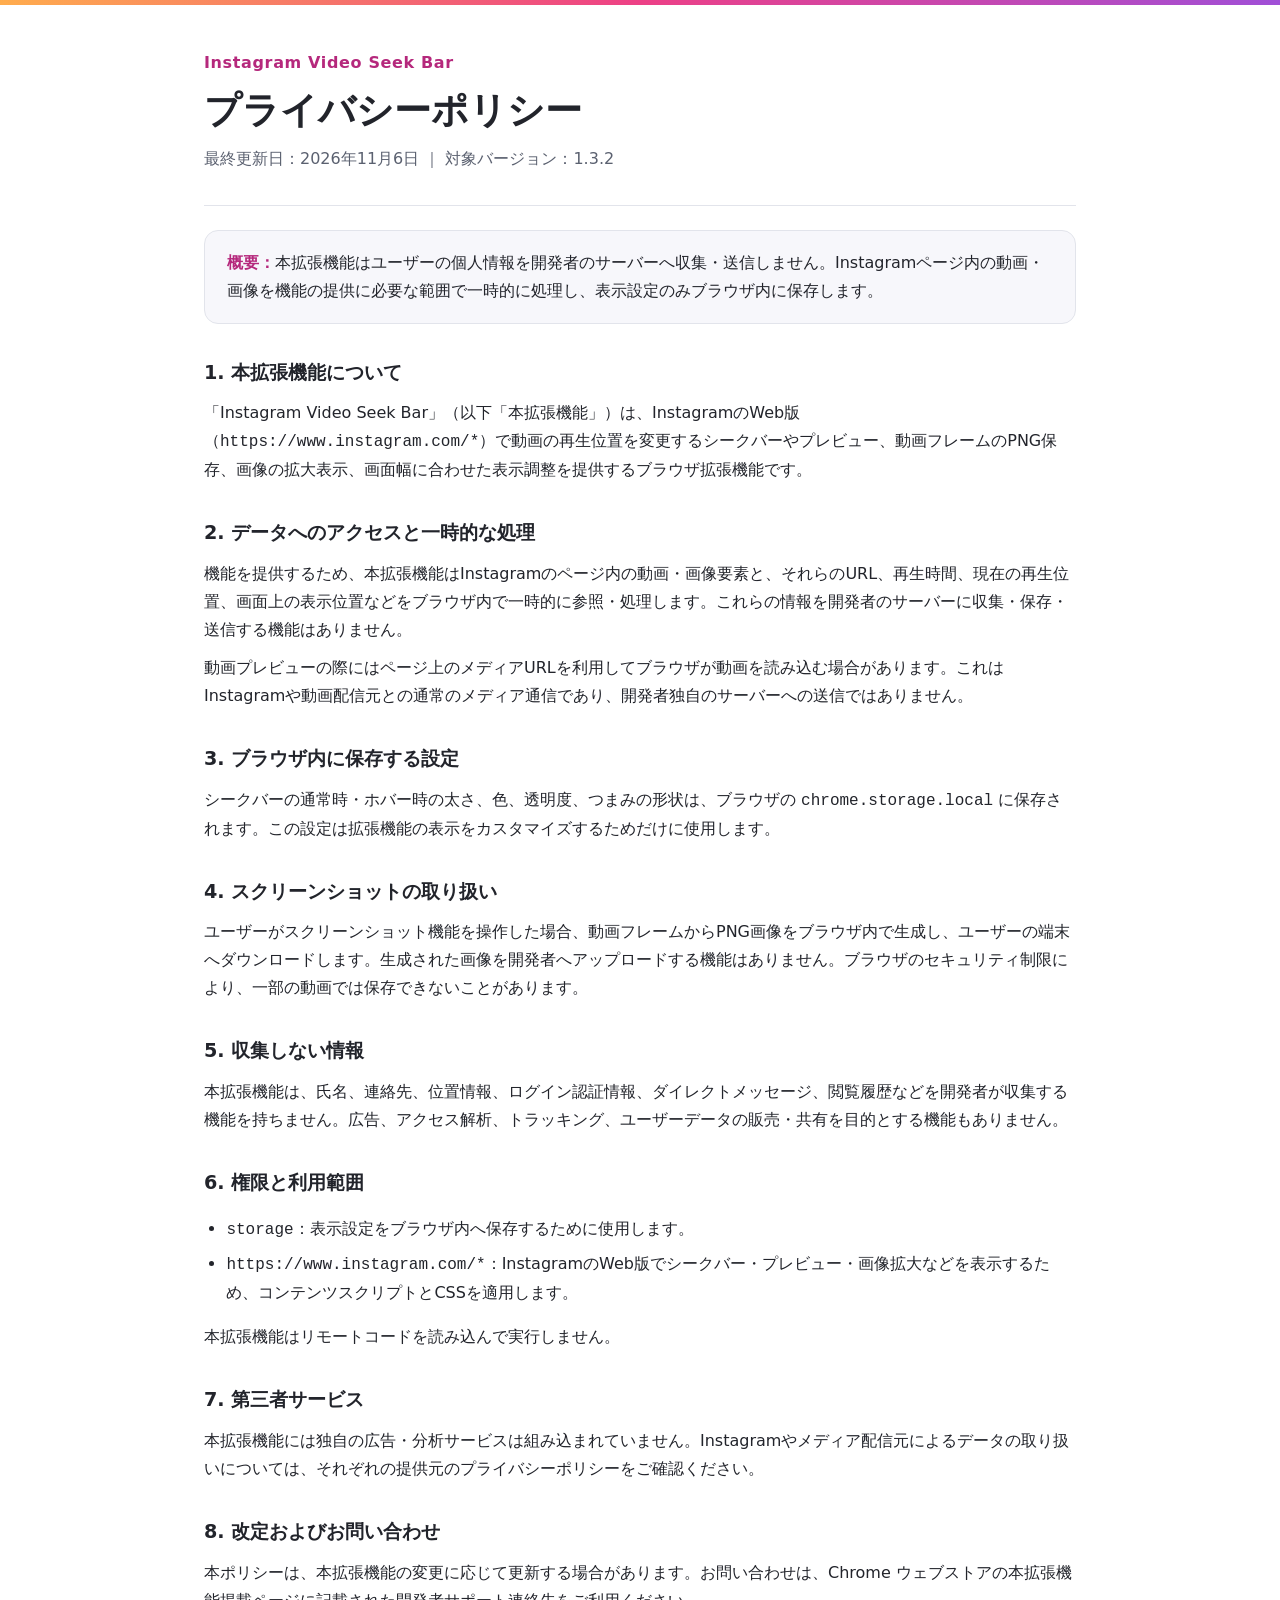
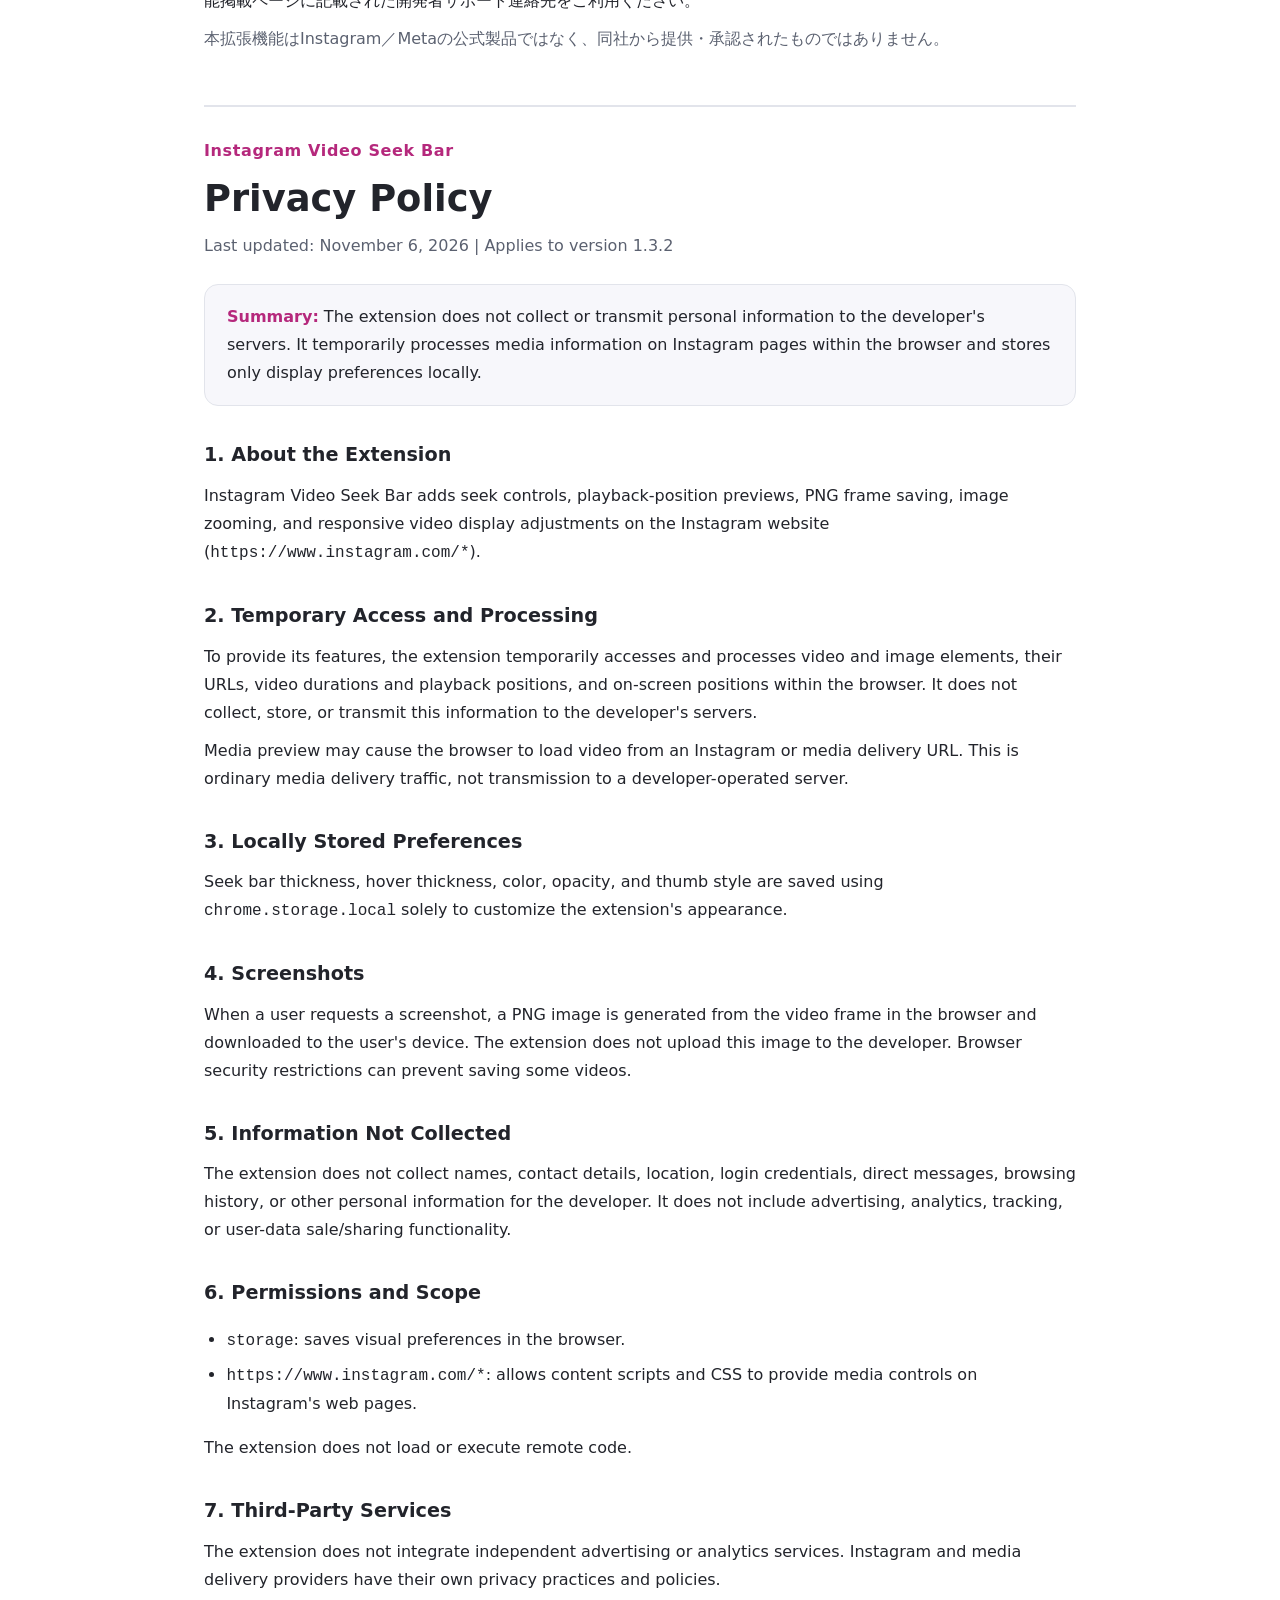
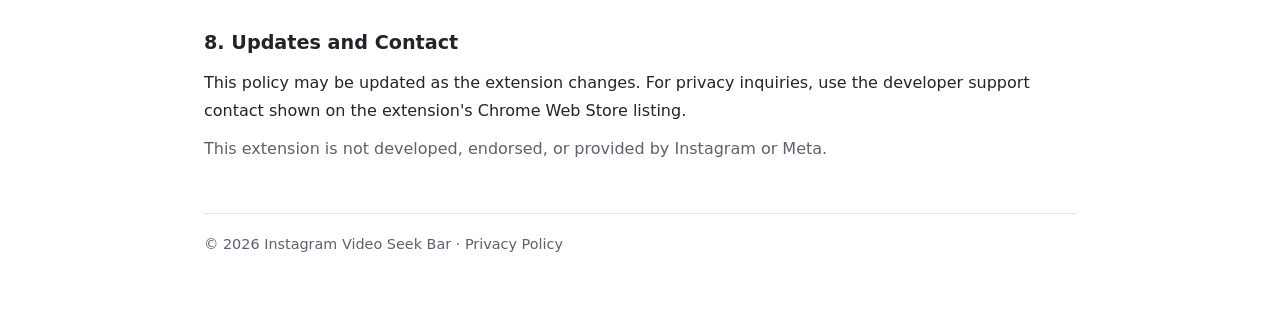
==== index.html @ def5bc1d "Add files via upload" ====
<!doctype html>
<html lang="ja">
<head>
  <meta charset="utf-8">
  <meta name="viewport" content="width=device-width, initial-scale=1">
  <meta name="description" content="Instagram Video Seek Bar 拡張機能のプライバシーポリシー / Privacy Policy">
  <title>プライバシーポリシー | Instagram Video Seek Bar</title>
  <style>
    :root { color-scheme: light dark; --bg:#fff; --fg:#22242b; --muted:#5b6170; --panel:#f7f7fb; --stroke:#e2e4eb; --accent:#b5287c; --accent2:#6f4ecf; }
    @media (prefers-color-scheme:dark) { :root { --bg:#17171e; --fg:#f1f1f7; --muted:#bec0cc; --panel:#24242d; --stroke:#41414c; --accent:#ff88ca; --accent2:#bf9cff; } }
    * { box-sizing:border-box; }
    body { margin:0; background:var(--bg); color:var(--fg); font:16px/1.75 system-ui,-apple-system,BlinkMacSystemFont,"Segoe UI",sans-serif; }
    .stripe { height:5px; background:linear-gradient(90deg,#ffac4d,#ed4086,#a04fd7); }
    main { max-width:920px; margin:0 auto; padding:44px 24px 72px; }
    header { padding-bottom:22px; border-bottom:1px solid var(--stroke); }
    .eyebrow { font-weight:700; color:var(--accent); letter-spacing:.04em; }
    h1 { font-size:clamp(1.7rem,4vw,2.3rem); line-height:1.3; margin:10px 0; }
    h2 { font-size:1.2rem; margin:32px 0 8px; }
    p { margin:10px 0; }
    ul { padding-left:1.4em; }
    li { margin:6px 0; }
    .muted { color:var(--muted); }
    .summary { margin:24px 0; padding:18px 22px; border:1px solid var(--stroke); border-radius:14px; background:var(--panel); }
    .summary strong { color:var(--accent); }
    code { font-family:ui-monospace,SFMono-Regular,Consolas,monospace; overflow-wrap:anywhere; }
    a { color:var(--accent2); }
    .english { margin-top:52px; border-top:2px solid var(--stroke); padding-top:30px; }
    footer { margin-top:50px; padding-top:18px; border-top:1px solid var(--stroke); color:var(--muted); font-size:.9rem; }
  </style>
</head>
<body>
  <div class="stripe"></div>
  <main>
    <header>
      <div class="eyebrow">Instagram Video Seek Bar</div>
      <h1>プライバシーポリシー</h1>
      <p class="muted">最終更新日：2026年11月6日 ｜ 対象バージョン：1.3.2</p>
    </header>
    <div class="summary"><strong>概要：</strong>本拡張機能はユーザーの個人情報を開発者のサーバーへ収集・送信しません。Instagramページ内の動画・画像を機能の提供に必要な範囲で一時的に処理し、表示設定のみブラウザ内に保存します。</div>
    <h2>1. 本拡張機能について</h2>
    <p>「Instagram Video Seek Bar」（以下「本拡張機能」）は、InstagramのWeb版（<code>https://www.instagram.com/*</code>）で動画の再生位置を変更するシークバーやプレビュー、動画フレームのPNG保存、画像の拡大表示、画面幅に合わせた表示調整を提供するブラウザ拡張機能です。</p>
    <h2>2. データへのアクセスと一時的な処理</h2>
    <p>機能を提供するため、本拡張機能はInstagramのページ内の動画・画像要素と、それらのURL、再生時間、現在の再生位置、画面上の表示位置などをブラウザ内で一時的に参照・処理します。これらの情報を開発者のサーバーに収集・保存・送信する機能はありません。</p>
    <p>動画プレビューの際にはページ上のメディアURLを利用してブラウザが動画を読み込む場合があります。これはInstagramや動画配信元との通常のメディア通信であり、開発者独自のサーバーへの送信ではありません。</p>
    <h2>3. ブラウザ内に保存する設定</h2>
    <p>シークバーの通常時・ホバー時の太さ、色、透明度、つまみの形状は、ブラウザの <code>chrome.storage.local</code> に保存されます。この設定は拡張機能の表示をカスタマイズするためだけに使用します。</p>
    <h2>4. スクリーンショットの取り扱い</h2>
    <p>ユーザーがスクリーンショット機能を操作した場合、動画フレームからPNG画像をブラウザ内で生成し、ユーザーの端末へダウンロードします。生成された画像を開発者へアップロードする機能はありません。ブラウザのセキュリティ制限により、一部の動画では保存できないことがあります。</p>
    <h2>5. 収集しない情報</h2>
    <p>本拡張機能は、氏名、連絡先、位置情報、ログイン認証情報、ダイレクトメッセージ、閲覧履歴などを開発者が収集する機能を持ちません。広告、アクセス解析、トラッキング、ユーザーデータの販売・共有を目的とする機能もありません。</p>
    <h2>6. 権限と利用範囲</h2>
    <ul>
      <li><code>storage</code>：表示設定をブラウザ内へ保存するために使用します。</li>
      <li><code>https://www.instagram.com/*</code>：InstagramのWeb版でシークバー・プレビュー・画像拡大などを表示するため、コンテンツスクリプトとCSSを適用します。</li>
    </ul>
    <p>本拡張機能はリモートコードを読み込んで実行しません。</p>
    <h2>7. 第三者サービス</h2>
    <p>本拡張機能には独自の広告・分析サービスは組み込まれていません。Instagramやメディア配信元によるデータの取り扱いについては、それぞれの提供元のプライバシーポリシーをご確認ください。</p>
    <h2>8. 改定およびお問い合わせ</h2>
    <p>本ポリシーは、本拡張機能の変更に応じて更新する場合があります。お問い合わせは、Chrome ウェブストアの本拡張機能掲載ページに記載された開発者サポート連絡先をご利用ください。</p>
    <p class="muted">本拡張機能はInstagram／Metaの公式製品ではなく、同社から提供・承認されたものではありません。</p>

    <section class="english" lang="en">
      <div class="eyebrow">Instagram Video Seek Bar</div>
      <h1>Privacy Policy</h1>
      <p class="muted">Last updated: November 6, 2026 | Applies to version 1.3.2</p>
      <div class="summary"><strong>Summary:</strong> The extension does not collect or transmit personal information to the developer's servers. It temporarily processes media information on Instagram pages within the browser and stores only display preferences locally.</div>
      <h2>1. About the Extension</h2>
      <p>Instagram Video Seek Bar adds seek controls, playback-position previews, PNG frame saving, image zooming, and responsive video display adjustments on the Instagram website (<code>https://www.instagram.com/*</code>).</p>
      <h2>2. Temporary Access and Processing</h2>
      <p>To provide its features, the extension temporarily accesses and processes video and image elements, their URLs, video durations and playback positions, and on-screen positions within the browser. It does not collect, store, or transmit this information to the developer's servers.</p>
      <p>Media preview may cause the browser to load video from an Instagram or media delivery URL. This is ordinary media delivery traffic, not transmission to a developer-operated server.</p>
      <h2>3. Locally Stored Preferences</h2>
      <p>Seek bar thickness, hover thickness, color, opacity, and thumb style are saved using <code>chrome.storage.local</code> solely to customize the extension's appearance.</p>
      <h2>4. Screenshots</h2>
      <p>When a user requests a screenshot, a PNG image is generated from the video frame in the browser and downloaded to the user's device. The extension does not upload this image to the developer. Browser security restrictions can prevent saving some videos.</p>
      <h2>5. Information Not Collected</h2>
      <p>The extension does not collect names, contact details, location, login credentials, direct messages, browsing history, or other personal information for the developer. It does not include advertising, analytics, tracking, or user-data sale/sharing functionality.</p>
      <h2>6. Permissions and Scope</h2>
      <ul>
        <li><code>storage</code>: saves visual preferences in the browser.</li>
        <li><code>https://www.instagram.com/*</code>: allows content scripts and CSS to provide media controls on Instagram's web pages.</li>
      </ul>
      <p>The extension does not load or execute remote code.</p>
      <h2>7. Third-Party Services</h2>
      <p>The extension does not integrate independent advertising or analytics services. Instagram and media delivery providers have their own privacy practices and policies.</p>
      <h2>8. Updates and Contact</h2>
      <p>This policy may be updated as the extension changes. For privacy inquiries, use the developer support contact shown on the extension's Chrome Web Store listing.</p>
      <p class="muted">This extension is not developed, endorsed, or provided by Instagram or Meta.</p>
    </section>
    <footer>© 2026 Instagram Video Seek Bar · Privacy Policy</footer>
  </main>
</body>
</html>
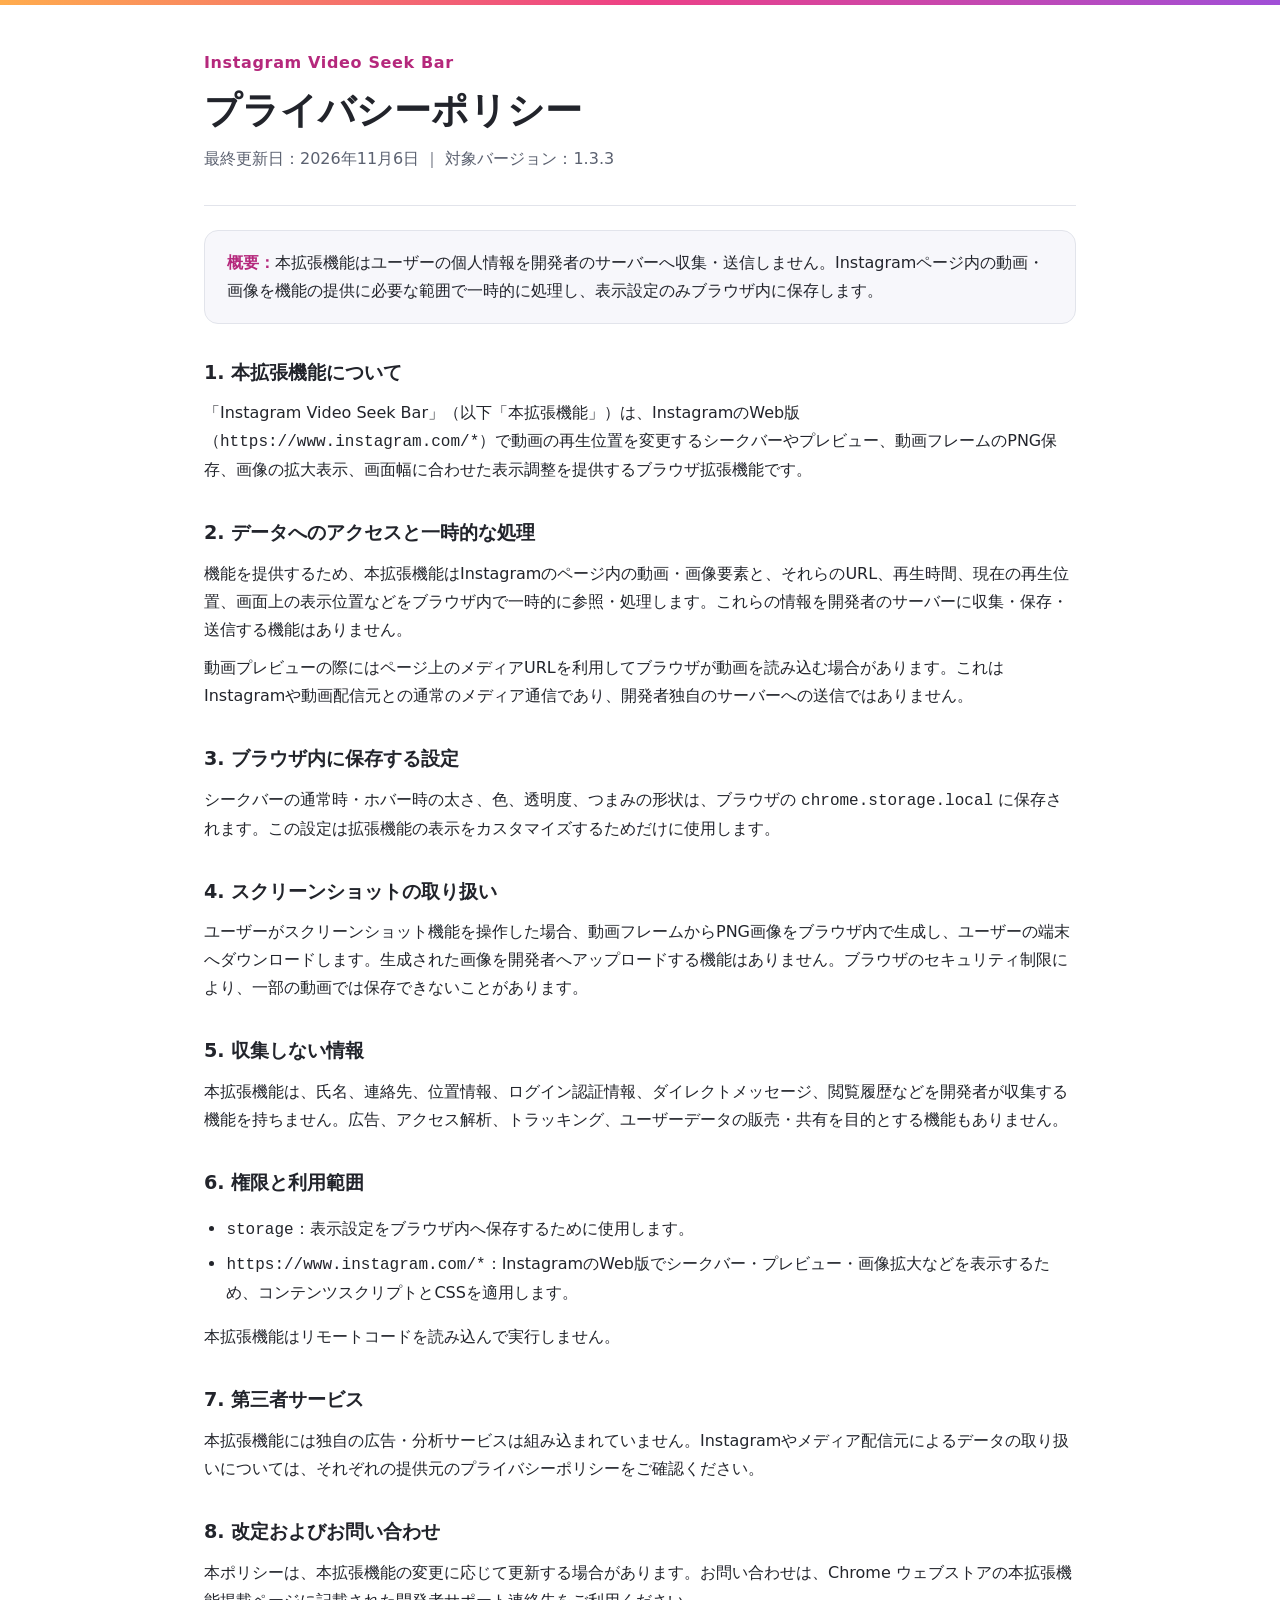
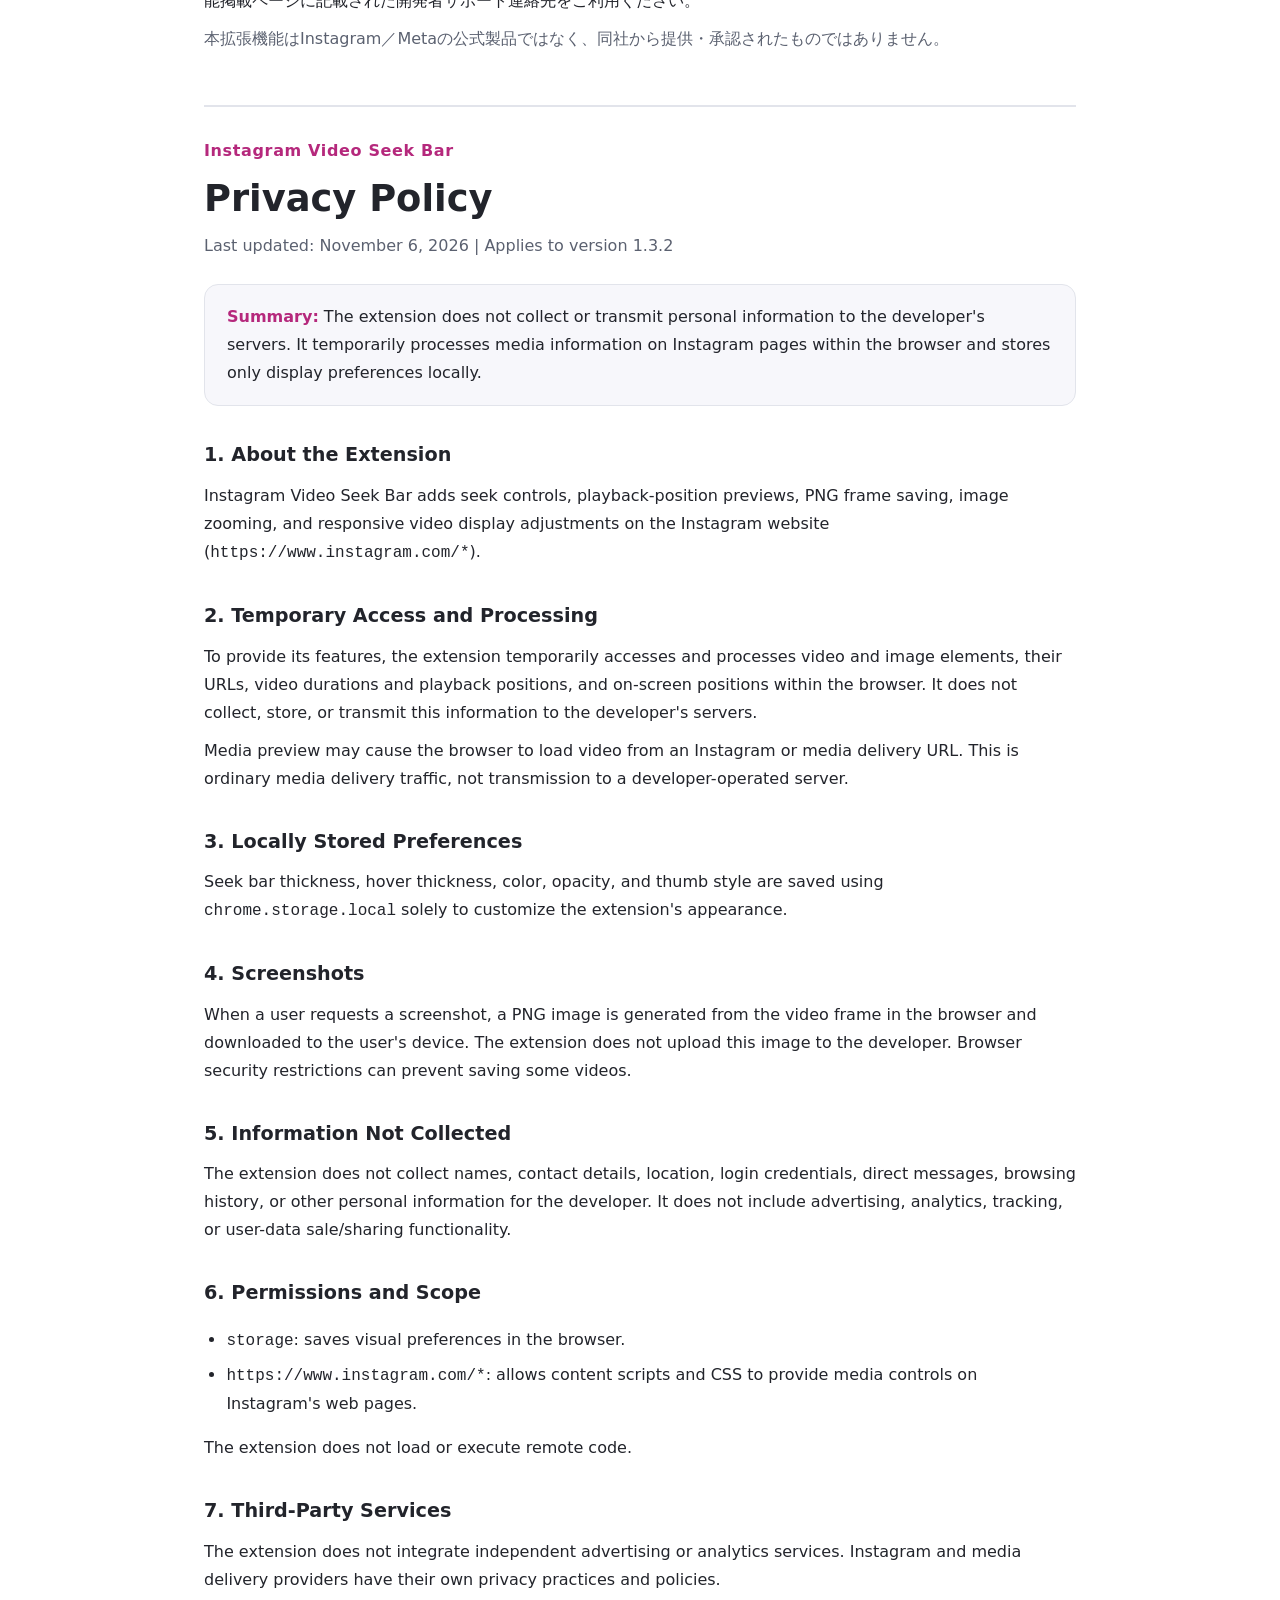
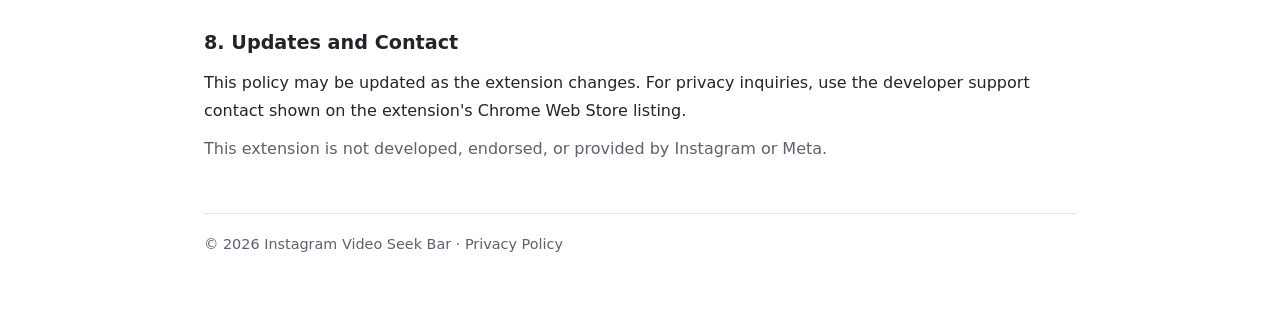
==== commit 4b466e6a: "Update index.html" ====
--- a/index.html
+++ b/index.html
@@ -34,7 +34,7 @@
     <header>
       <div class="eyebrow">Instagram Video Seek Bar</div>
       <h1>プライバシーポリシー</h1>
-      <p class="muted">最終更新日：2026年11月6日 ｜ 対象バージョン：1.3.2</p>
+      <p class="muted">最終更新日：2026年11月6日 ｜ 対象バージョン：1.3.3</p>
     </header>
     <div class="summary"><strong>概要：</strong>本拡張機能はユーザーの個人情報を開発者のサーバーへ収集・送信しません。Instagramページ内の動画・画像を機能の提供に必要な範囲で一時的に処理し、表示設定のみブラウザ内に保存します。</div>
     <h2>1. 本拡張機能について</h2>
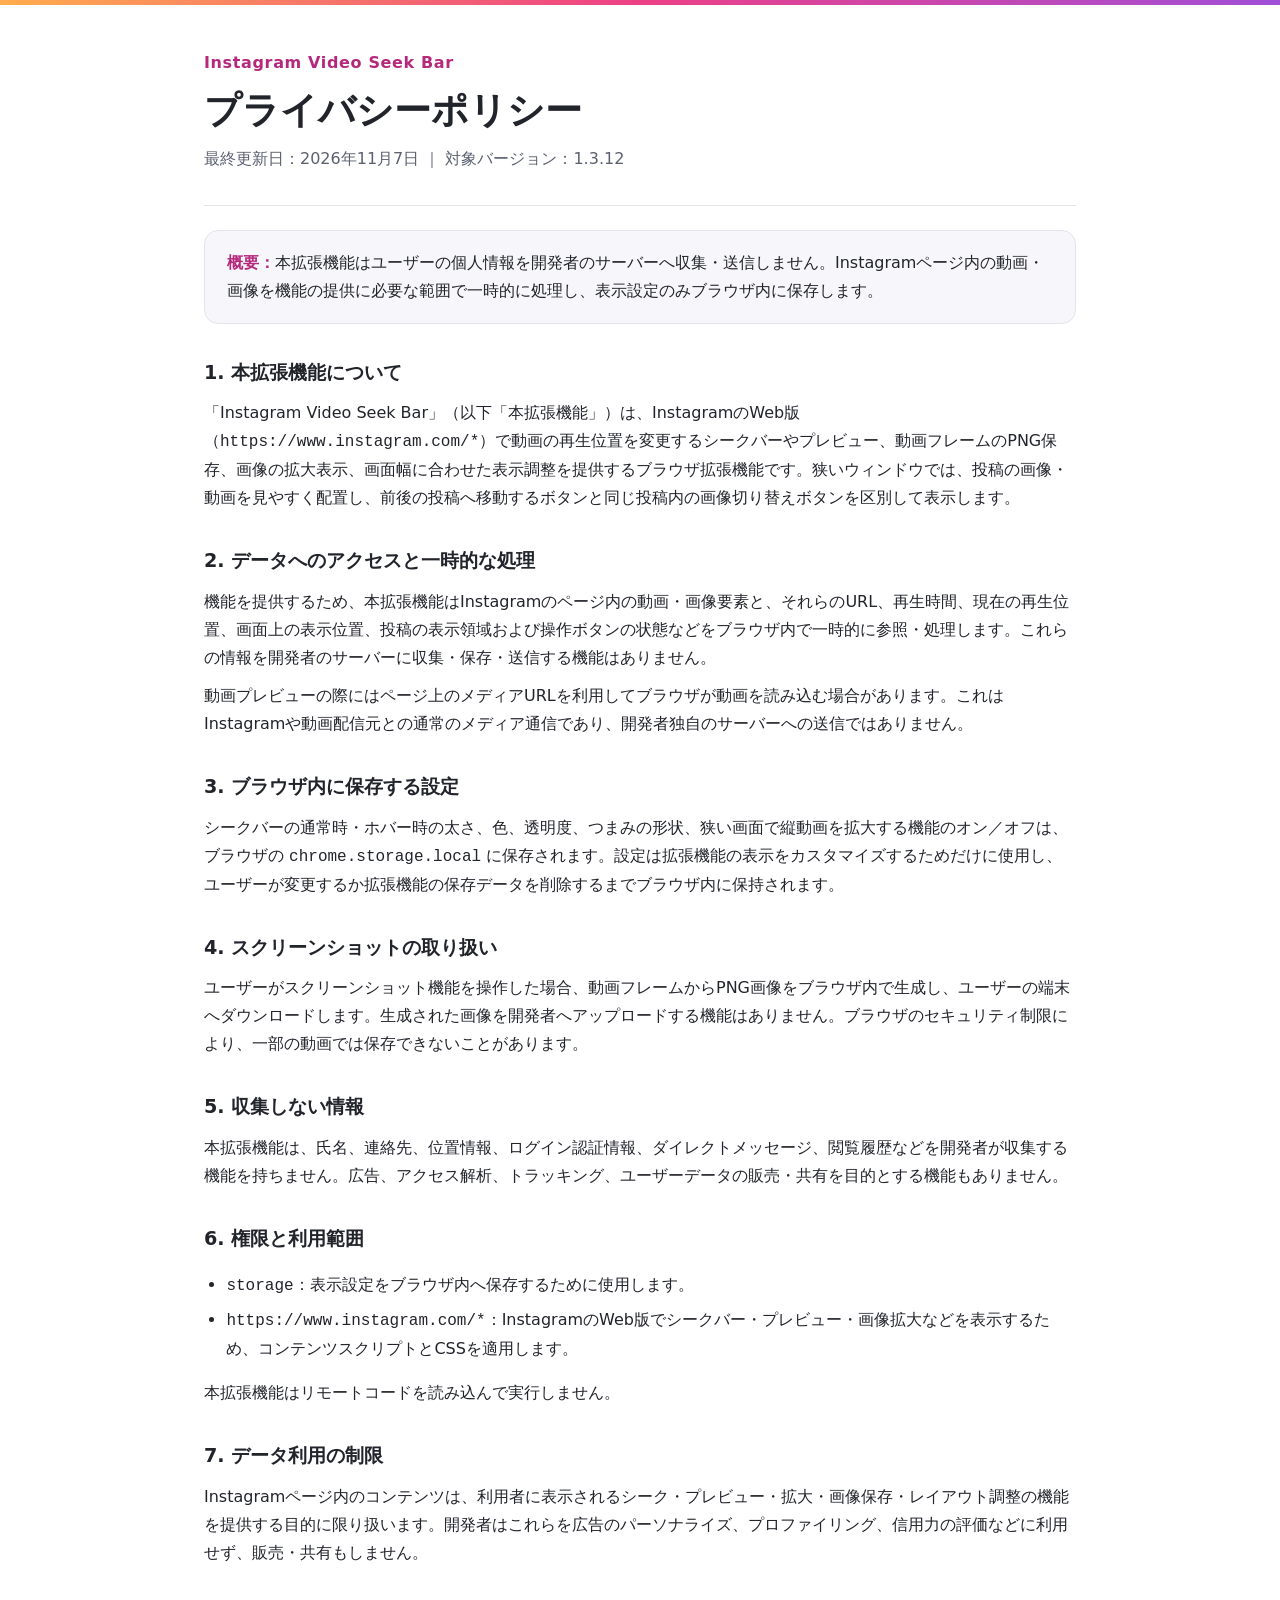
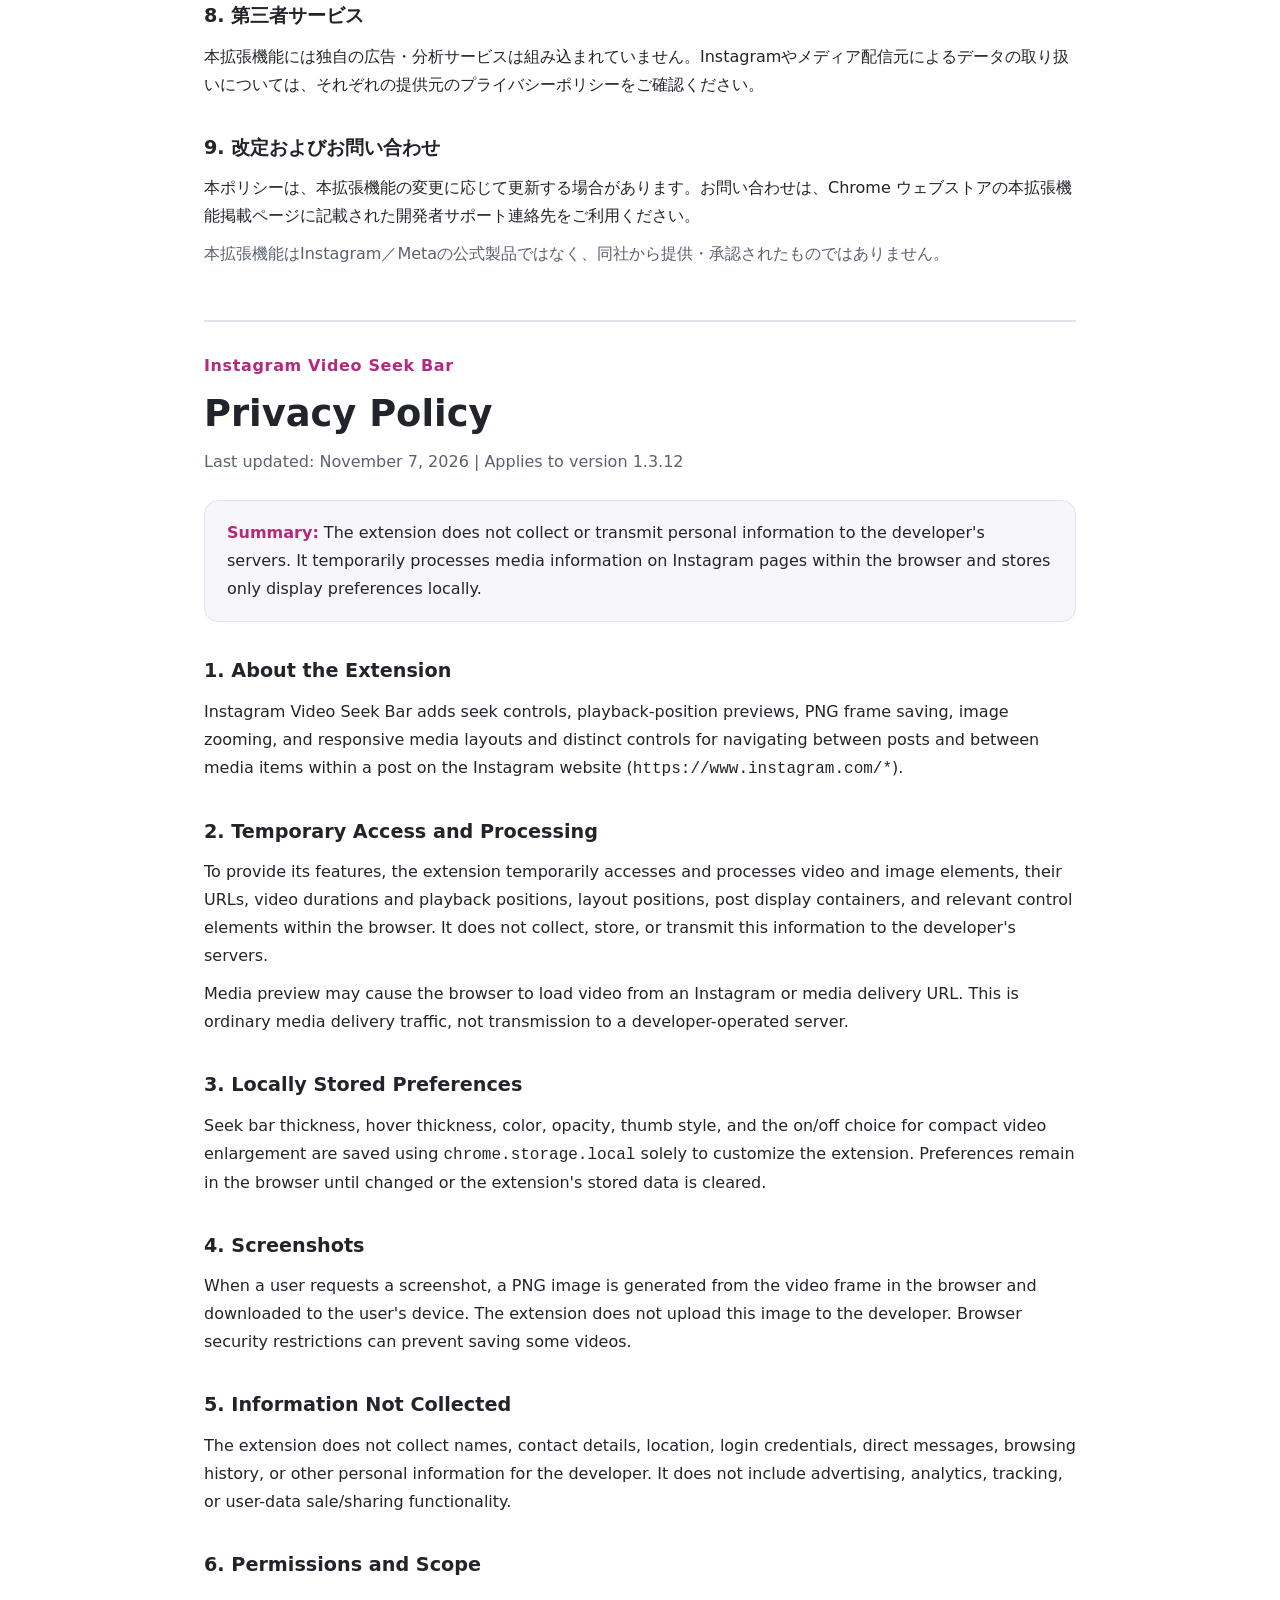
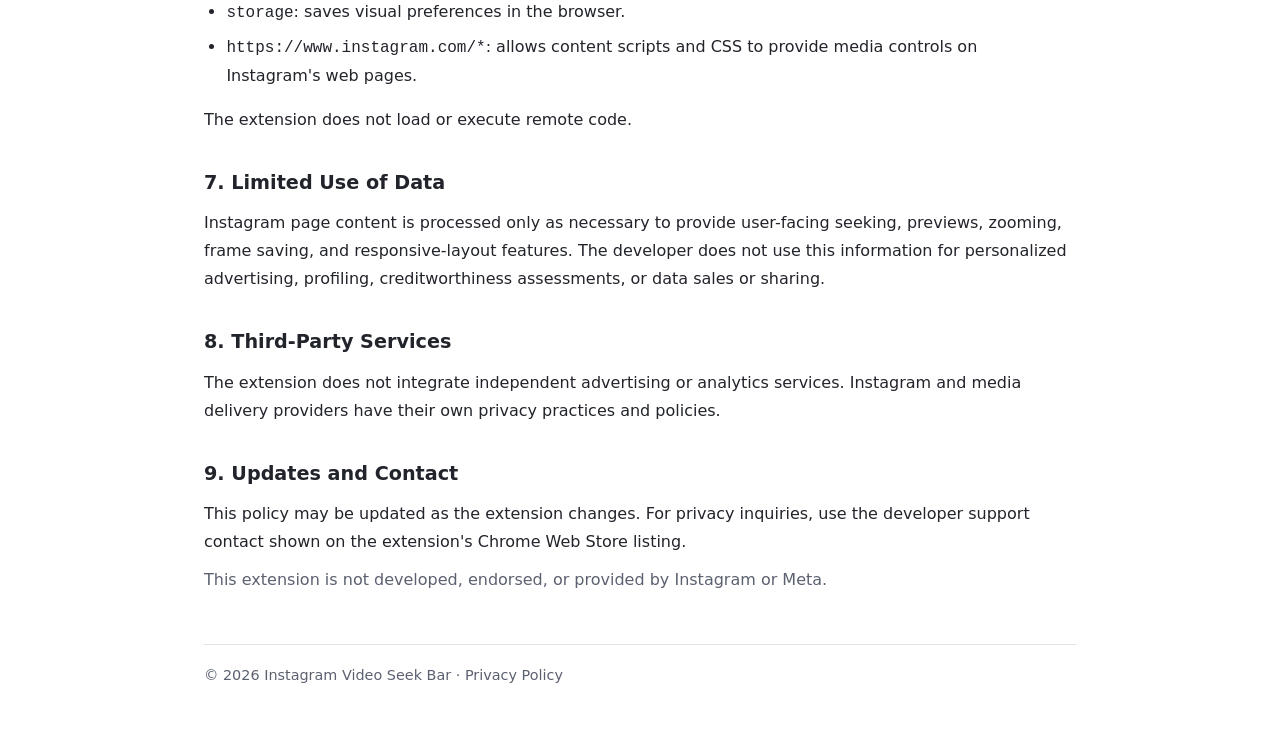
==== commit 470c8303: "Add files via upload" ====
--- a/index.html
+++ b/index.html
@@ -34,16 +34,16 @@
     <header>
       <div class="eyebrow">Instagram Video Seek Bar</div>
       <h1>プライバシーポリシー</h1>
-      <p class="muted">最終更新日：2026年11月6日 ｜ 対象バージョン：1.3.3</p>
+      <p class="muted">最終更新日：2026年11月7日 ｜ 対象バージョン：1.3.12</p>
     </header>
     <div class="summary"><strong>概要：</strong>本拡張機能はユーザーの個人情報を開発者のサーバーへ収集・送信しません。Instagramページ内の動画・画像を機能の提供に必要な範囲で一時的に処理し、表示設定のみブラウザ内に保存します。</div>
     <h2>1. 本拡張機能について</h2>
-    <p>「Instagram Video Seek Bar」（以下「本拡張機能」）は、InstagramのWeb版（<code>https://www.instagram.com/*</code>）で動画の再生位置を変更するシークバーやプレビュー、動画フレームのPNG保存、画像の拡大表示、画面幅に合わせた表示調整を提供するブラウザ拡張機能です。</p>
+    <p>「Instagram Video Seek Bar」（以下「本拡張機能」）は、InstagramのWeb版（<code>https://www.instagram.com/*</code>）で動画の再生位置を変更するシークバーやプレビュー、動画フレームのPNG保存、画像の拡大表示、画面幅に合わせた表示調整を提供するブラウザ拡張機能です。狭いウィンドウでは、投稿の画像・動画を見やすく配置し、前後の投稿へ移動するボタンと同じ投稿内の画像切り替えボタンを区別して表示します。</p>
     <h2>2. データへのアクセスと一時的な処理</h2>
-    <p>機能を提供するため、本拡張機能はInstagramのページ内の動画・画像要素と、それらのURL、再生時間、現在の再生位置、画面上の表示位置などをブラウザ内で一時的に参照・処理します。これらの情報を開発者のサーバーに収集・保存・送信する機能はありません。</p>
+    <p>機能を提供するため、本拡張機能はInstagramのページ内の動画・画像要素と、それらのURL、再生時間、現在の再生位置、画面上の表示位置、投稿の表示領域および操作ボタンの状態などをブラウザ内で一時的に参照・処理します。これらの情報を開発者のサーバーに収集・保存・送信する機能はありません。</p>
     <p>動画プレビューの際にはページ上のメディアURLを利用してブラウザが動画を読み込む場合があります。これはInstagramや動画配信元との通常のメディア通信であり、開発者独自のサーバーへの送信ではありません。</p>
     <h2>3. ブラウザ内に保存する設定</h2>
-    <p>シークバーの通常時・ホバー時の太さ、色、透明度、つまみの形状は、ブラウザの <code>chrome.storage.local</code> に保存されます。この設定は拡張機能の表示をカスタマイズするためだけに使用します。</p>
+    <p>シークバーの通常時・ホバー時の太さ、色、透明度、つまみの形状、狭い画面で縦動画を拡大する機能のオン／オフは、ブラウザの <code>chrome.storage.local</code> に保存されます。設定は拡張機能の表示をカスタマイズするためだけに使用し、ユーザーが変更するか拡張機能の保存データを削除するまでブラウザ内に保持されます。</p>
     <h2>4. スクリーンショットの取り扱い</h2>
     <p>ユーザーがスクリーンショット機能を操作した場合、動画フレームからPNG画像をブラウザ内で生成し、ユーザーの端末へダウンロードします。生成された画像を開発者へアップロードする機能はありません。ブラウザのセキュリティ制限により、一部の動画では保存できないことがあります。</p>
     <h2>5. 収集しない情報</h2>
@@ -54,24 +54,26 @@
       <li><code>https://www.instagram.com/*</code>：InstagramのWeb版でシークバー・プレビュー・画像拡大などを表示するため、コンテンツスクリプトとCSSを適用します。</li>
     </ul>
     <p>本拡張機能はリモートコードを読み込んで実行しません。</p>
-    <h2>7. 第三者サービス</h2>
+    <h2>7. データ利用の制限</h2>
+    <p>Instagramページ内のコンテンツは、利用者に表示されるシーク・プレビュー・拡大・画像保存・レイアウト調整の機能を提供する目的に限り扱います。開発者はこれらを広告のパーソナライズ、プロファイリング、信用力の評価などに利用せず、販売・共有もしません。</p>
+    <h2>8. 第三者サービス</h2>
     <p>本拡張機能には独自の広告・分析サービスは組み込まれていません。Instagramやメディア配信元によるデータの取り扱いについては、それぞれの提供元のプライバシーポリシーをご確認ください。</p>
-    <h2>8. 改定およびお問い合わせ</h2>
+    <h2>9. 改定およびお問い合わせ</h2>
     <p>本ポリシーは、本拡張機能の変更に応じて更新する場合があります。お問い合わせは、Chrome ウェブストアの本拡張機能掲載ページに記載された開発者サポート連絡先をご利用ください。</p>
     <p class="muted">本拡張機能はInstagram／Metaの公式製品ではなく、同社から提供・承認されたものではありません。</p>
 
     <section class="english" lang="en">
       <div class="eyebrow">Instagram Video Seek Bar</div>
       <h1>Privacy Policy</h1>
-      <p class="muted">Last updated: November 6, 2026 | Applies to version 1.3.2</p>
+      <p class="muted">Last updated: November 7, 2026 | Applies to version 1.3.12</p>
       <div class="summary"><strong>Summary:</strong> The extension does not collect or transmit personal information to the developer's servers. It temporarily processes media information on Instagram pages within the browser and stores only display preferences locally.</div>
       <h2>1. About the Extension</h2>
-      <p>Instagram Video Seek Bar adds seek controls, playback-position previews, PNG frame saving, image zooming, and responsive video display adjustments on the Instagram website (<code>https://www.instagram.com/*</code>).</p>
+      <p>Instagram Video Seek Bar adds seek controls, playback-position previews, PNG frame saving, image zooming, and responsive media layouts and distinct controls for navigating between posts and between media items within a post on the Instagram website (<code>https://www.instagram.com/*</code>).</p>
       <h2>2. Temporary Access and Processing</h2>
-      <p>To provide its features, the extension temporarily accesses and processes video and image elements, their URLs, video durations and playback positions, and on-screen positions within the browser. It does not collect, store, or transmit this information to the developer's servers.</p>
+      <p>To provide its features, the extension temporarily accesses and processes video and image elements, their URLs, video durations and playback positions, layout positions, post display containers, and relevant control elements within the browser. It does not collect, store, or transmit this information to the developer's servers.</p>
       <p>Media preview may cause the browser to load video from an Instagram or media delivery URL. This is ordinary media delivery traffic, not transmission to a developer-operated server.</p>
       <h2>3. Locally Stored Preferences</h2>
-      <p>Seek bar thickness, hover thickness, color, opacity, and thumb style are saved using <code>chrome.storage.local</code> solely to customize the extension's appearance.</p>
+      <p>Seek bar thickness, hover thickness, color, opacity, thumb style, and the on/off choice for compact video enlargement are saved using <code>chrome.storage.local</code> solely to customize the extension. Preferences remain in the browser until changed or the extension's stored data is cleared.</p>
       <h2>4. Screenshots</h2>
       <p>When a user requests a screenshot, a PNG image is generated from the video frame in the browser and downloaded to the user's device. The extension does not upload this image to the developer. Browser security restrictions can prevent saving some videos.</p>
       <h2>5. Information Not Collected</h2>
@@ -82,9 +84,11 @@
         <li><code>https://www.instagram.com/*</code>: allows content scripts and CSS to provide media controls on Instagram's web pages.</li>
       </ul>
       <p>The extension does not load or execute remote code.</p>
-      <h2>7. Third-Party Services</h2>
+      <h2>7. Limited Use of Data</h2>
+      <p>Instagram page content is processed only as necessary to provide user-facing seeking, previews, zooming, frame saving, and responsive-layout features. The developer does not use this information for personalized advertising, profiling, creditworthiness assessments, or data sales or sharing.</p>
+      <h2>8. Third-Party Services</h2>
       <p>The extension does not integrate independent advertising or analytics services. Instagram and media delivery providers have their own privacy practices and policies.</p>
-      <h2>8. Updates and Contact</h2>
+      <h2>9. Updates and Contact</h2>
       <p>This policy may be updated as the extension changes. For privacy inquiries, use the developer support contact shown on the extension's Chrome Web Store listing.</p>
       <p class="muted">This extension is not developed, endorsed, or provided by Instagram or Meta.</p>
     </section>
